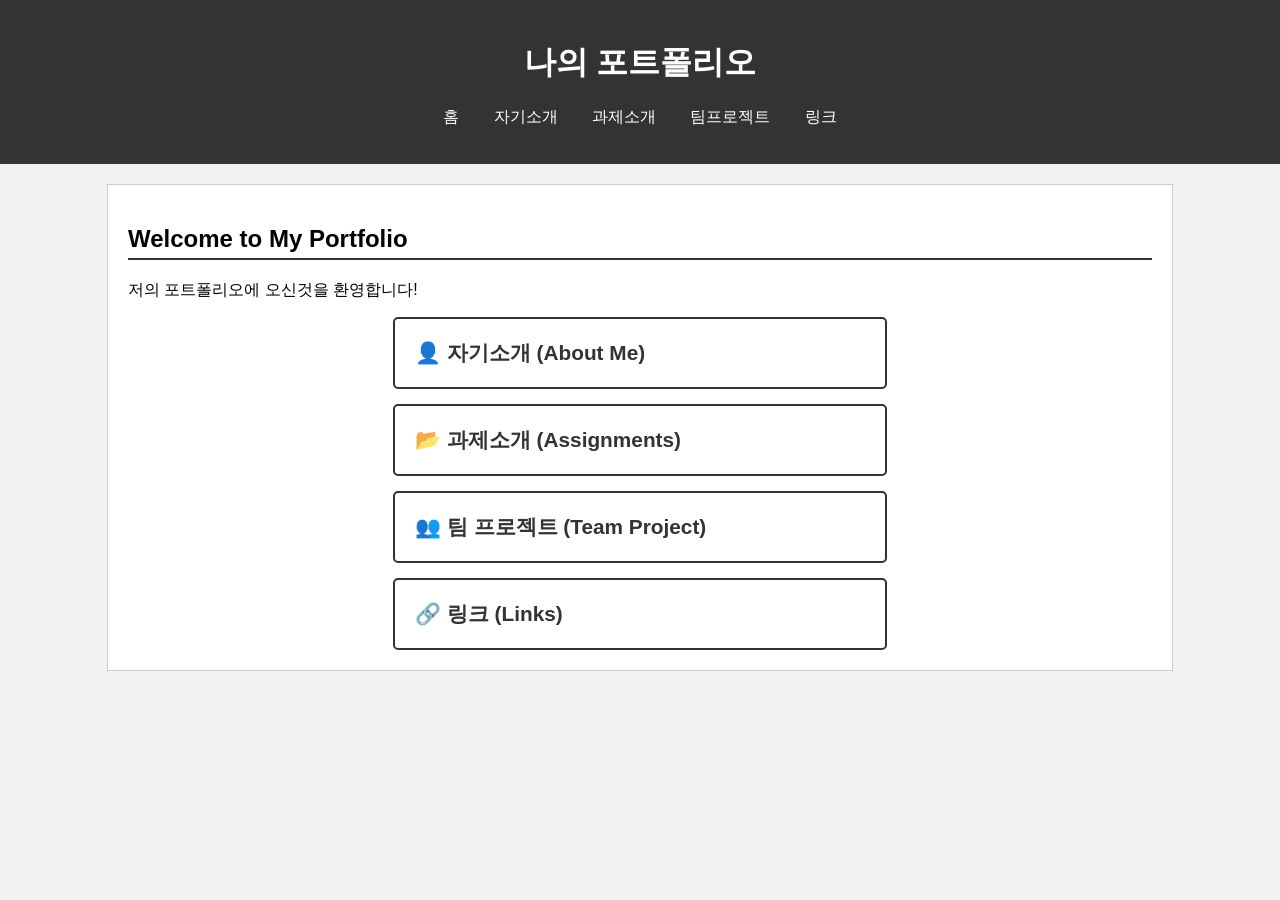
==== index.html @ 614fb754 "Add files via upload" ====
<!doctype html>
<html lang="ko">
  <head>
    <meta charset="UTF-8" />
    <meta name="viewport" content="width=device-width, initial-scale=1.0" />
    <title>웹프로그래밍 포트폴리오</title>
    <link rel="stylesheet" href="style.css" />
  </head>
  <body>
    <div id="header">
      <h1>나의 포트폴리오</h1>
      <ul class="nav">
        <li><a href="index.html">홈</a></li>
        <li><a href="about.html">자기소개</a></li>
        <li><a href="assignments.html">과제소개</a></li>
        <li><a href="team.html">팀프로젝트</a></li>
        <li><a href="links.html">링크</a></li>
      </ul>
    </div>

   <div class="container">
    <h2>Welcome to My Portfolio</h2>
    <p>저의 포트폴리오에 오신것을 환영합니다!</p>

    <div class="main-menu">
        <a href="about.html" class="home-btn">👤 자기소개 (About Me)</a>
        <a href="assignments.html" class="home-btn">📂 과제소개 (Assignments)</a>
        <a href="team.html" class="home-btn">👥 팀 프로젝트 (Team Project)</a>
        <a href="links.html" class="home-btn">🔗 링크 (Links)</a>
    </div>

  </body>
</html>
---- style.css ----
body {
  margin: 0;
  padding: 0;
  background-color: #f2f2f2;
  font-family: '맑은고딕', sans-serif;
}

#header {
  background-color: #333;
  color: white;
  text-align: center;
  padding: 20px;
}

.nav {
  list-style: none;
  padding: 0;
}

.nav li {
  display: inline;
  margin: 0 15px;
}

.nav li a {
  color: white;
  text-decoration: none;
}

.container {
  background-color: white;
  width: 80%;
  margin: 20px auto;
  padding: 20px;
  border: 1px solid #ccc;
}

.box {
  border: 1px solid #ddd;
  padding: 10px;
  margin-bottom: 10px;
}

h2 {
  border-bottom: 2px solid #333;
  padding-bottom: 5px;
}
#footer {
  text-align: center;
  padding: 20px;
  font-size: 0.8em;
}

@media screen and (max-width: 600px) {
  .container {
    width: 95%;
  }

  .nav li {
    display: block;
    margin: 10px 0;
  }

  #header h1 {
    font-size: 1.2em;
  }
}

.main-menu {
  display: flex;
  flex-direction: column;
  align-items: center;
  gap: 15px;
}

.home-btn {
  display: block;
  width: 80%;
  max-width: 450px;
  padding: 20px;
  background-color: #ffffff;
  color: #333;
  text-decoration: none;
  border: 2px solid #333;
  border-radius: 5px;
  font-size: 1.3em;
  font-weight: bold;
  transition: 0.2s;
}

.home-btn:hover {
  background-color: #333;
  color: #fff;
}

body,
html {
  height: 100%;
  margin: 0;
}
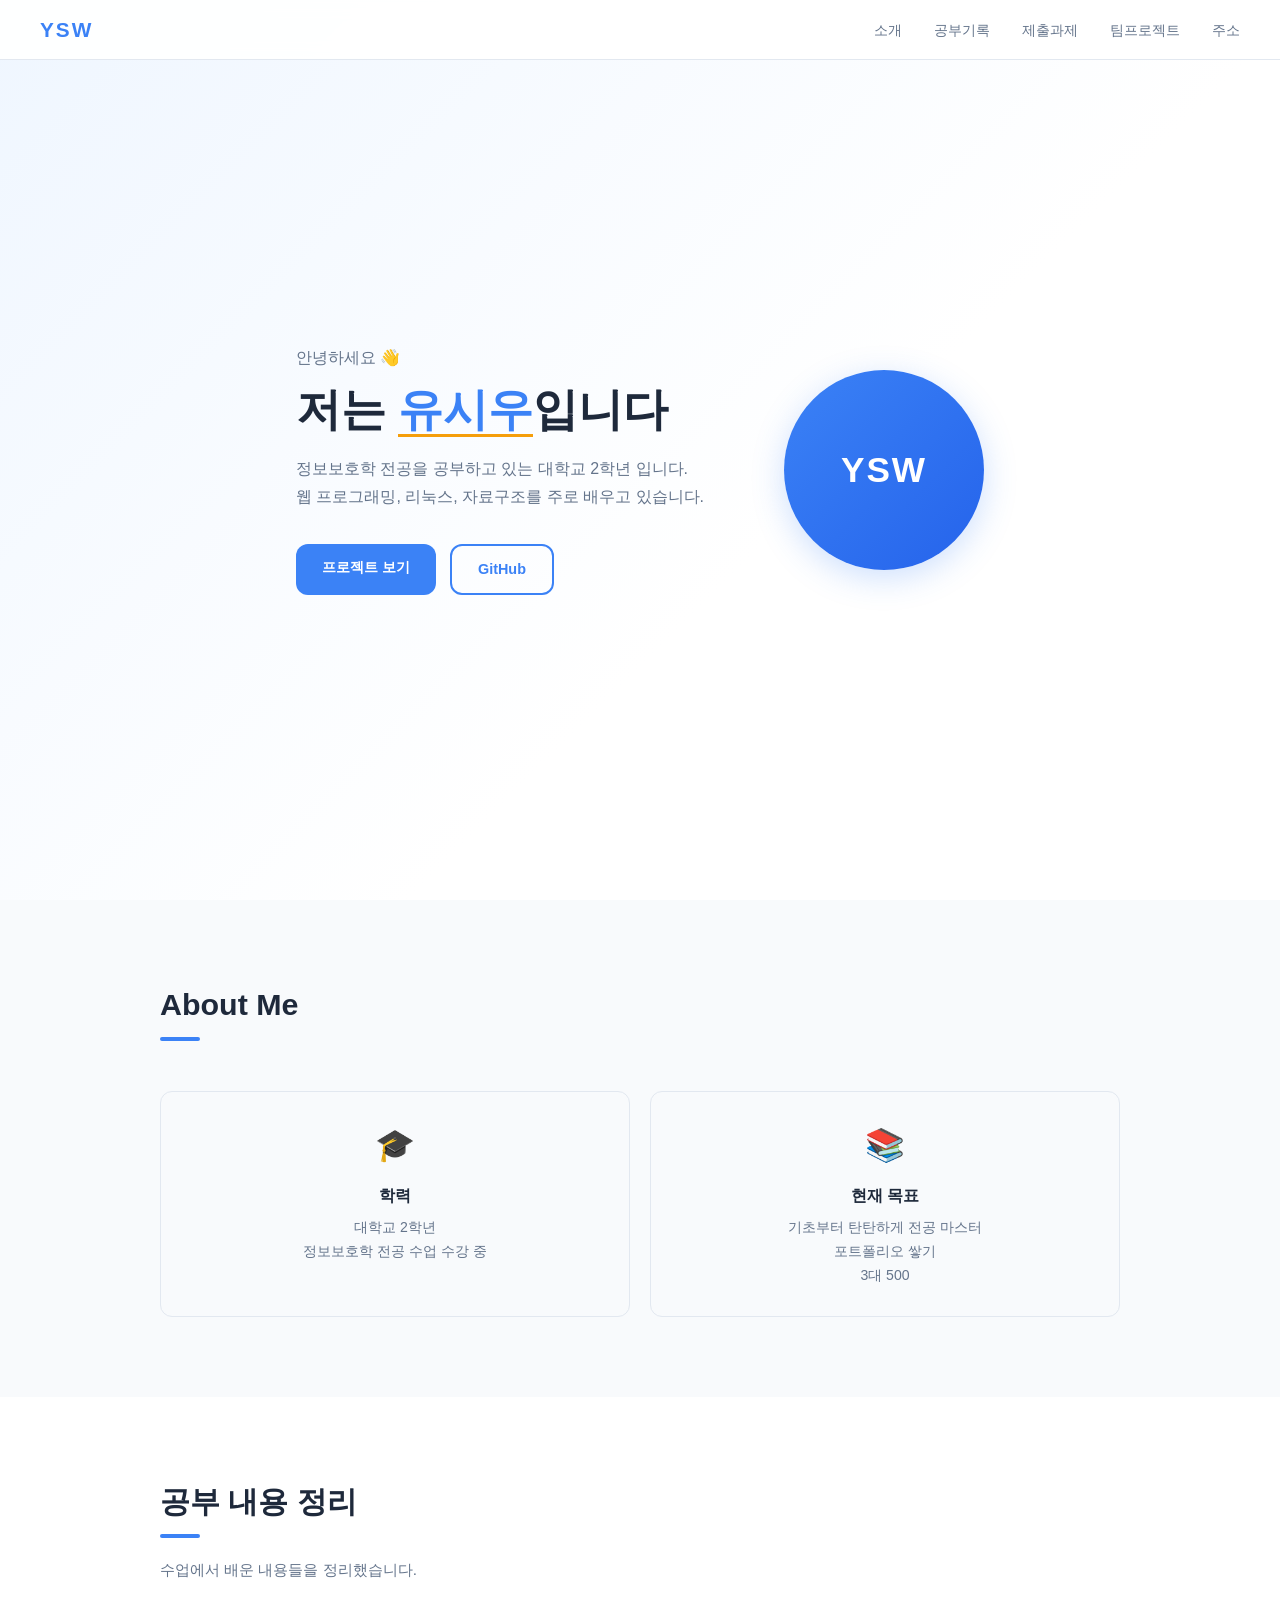
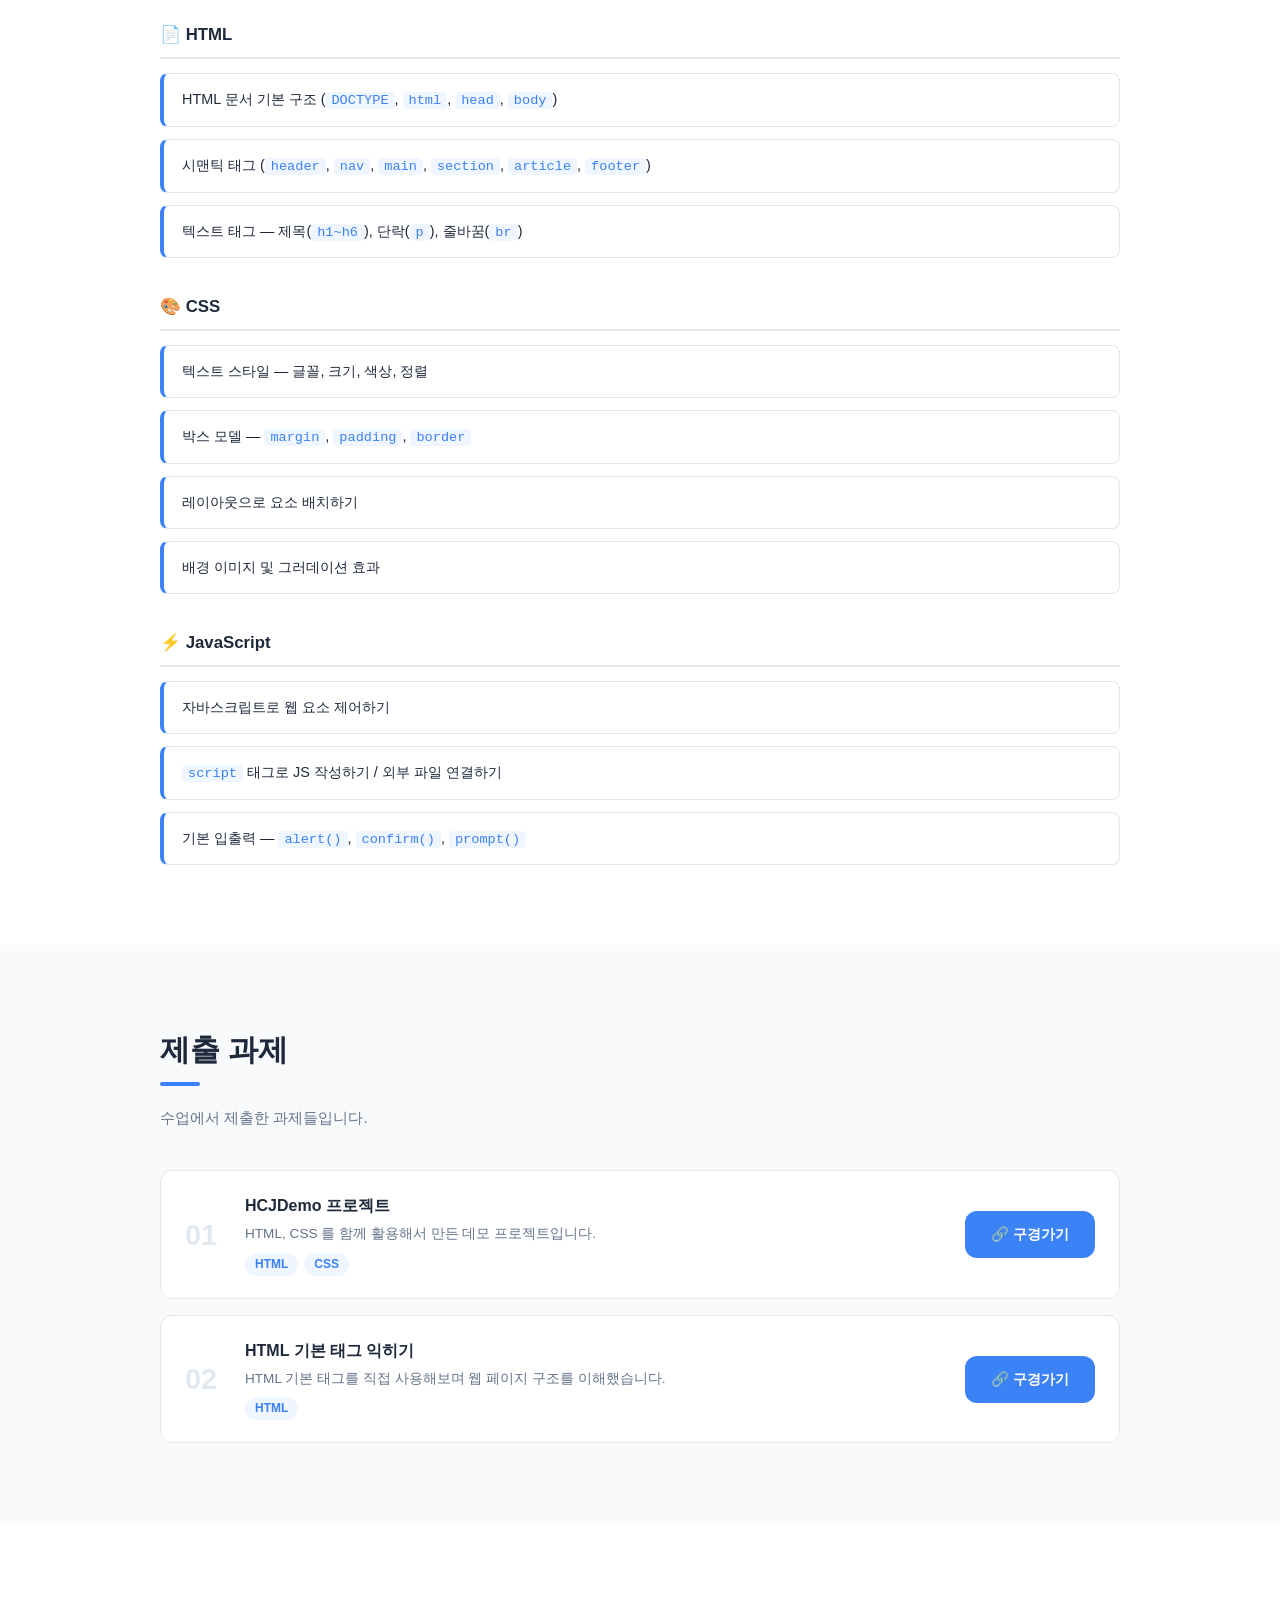
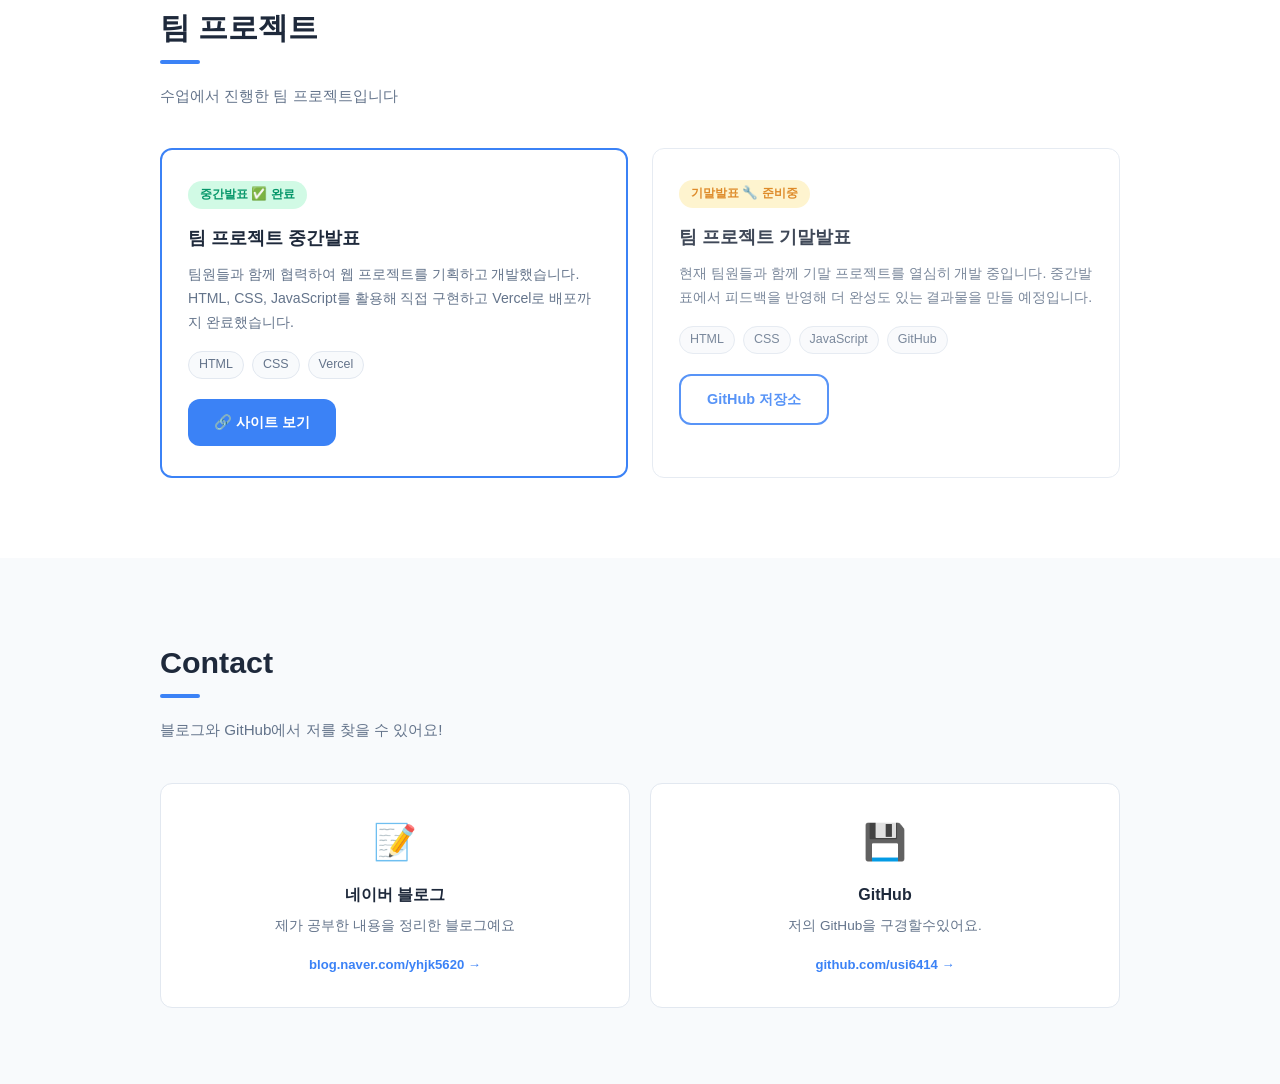
==== commit 421337a0: "포트폴리오 업로드" ====
--- a/index.html
+++ b/index.html
@@ -1,33 +1,249 @@
-<!doctype html>
-<html lang="ko">
-  <head>
-    <meta charset="UTF-8" />
-    <meta name="viewport" content="width=device-width, initial-scale=1.0" />
-    <title>웹프로그래밍 포트폴리오</title>
-    <link rel="stylesheet" href="style.css" />
-  </head>
-  <body>
-    <div id="header">
-      <h1>나의 포트폴리오</h1>
-      <ul class="nav">
-        <li><a href="index.html">홈</a></li>
-        <li><a href="about.html">자기소개</a></li>
-        <li><a href="assignments.html">과제소개</a></li>
-        <li><a href="team.html">팀프로젝트</a></li>
-        <li><a href="links.html">링크</a></li>
-      </ul>
-    </div>
-
-   <div class="container">
-    <h2>Welcome to My Portfolio</h2>
-    <p>저의 포트폴리오에 오신것을 환영합니다!</p>
-
-    <div class="main-menu">
-        <a href="about.html" class="home-btn">👤 자기소개 (About Me)</a>
-        <a href="assignments.html" class="home-btn">📂 과제소개 (Assignments)</a>
-        <a href="team.html" class="home-btn">👥 팀 프로젝트 (Team Project)</a>
-        <a href="links.html" class="home-btn">🔗 링크 (Links)</a>
-    </div>
-
-  </body>
-</html>
+<!doctype html>
+<html lang="ko">
+  <head>
+    <meta charset="UTF-8" />
+    <meta name="viewport" content="width=device-width, initial-scale=1.0" />
+    <title>유시우 | Portfolio</title>
+    <link rel="stylesheet" href="style.css" />
+  </head>
+  <body>
+    <nav id="navbar">
+      <div class="nav-logo">YSW</div>
+      <ul class="nav-links">
+        <li><a href="#about">소개</a></li>
+        <li><a href="#study">공부기록</a></li>
+        <li><a href="#assignments">제출과제</a></li>
+        <li><a href="#project">팀프로젝트</a></li>
+        <li><a href="#contact">주소</a></li>
+      </ul>
+      <div class="hamburger" id="hamburger">&#9776;</div>
+    </nav>
+
+    <section id="hero">
+      <div class="hero-content">
+        <p class="hero-sub">안녕하세요 👋</p>
+        <h1 class="hero-title">
+          저는 <span class="highlight">유시우</span>입니다
+        </h1>
+        <p class="hero-desc">
+          정보보호학 전공을 공부하고 있는 대학교 2학년 입니다.<br />웹
+          프로그래밍, 리눅스, 자료구조를 주로 배우고 있습니다.
+        </p>
+        <div class="hero-btns">
+          <a href="#project" class="btn-primary">프로젝트 보기</a>
+          <a
+            href="https://github.com/usi6414"
+            target="_blank"
+            class="btn-outline"
+            >GitHub</a
+          >
+        </div>
+      </div>
+      <div class="hero-img">
+        <div class="avatar">YSW</div>
+      </div>
+    </section>
+
+    <!-- 소개 -->
+    <section id="about">
+      <div class="section-inner">
+        <h2 class="section-title">About Me</h2>
+        <div class="about-grid">
+          <div class="about-card">
+            <span class="card-icon">🎓</span>
+            <h3>학력</h3>
+            <p>대학교 2학년<br />정보보호학 전공 수업 수강 중</p>
+          </div>
+          <div class="about-card">
+            <span class="card-icon">📚</span>
+            <h3>현재 목표</h3>
+            <p>기초부터 탄탄하게 전공 마스터<br />포트폴리오 쌓기</p>
+            <p>3대 500</p>
+          </div>
+        </div>
+      </div>
+    </section>
+
+    <!-- 공부 기록 -->
+    <section id="study">
+      <div class="section-inner">
+        <h2 class="section-title">공부 내용 정리</h2>
+        <p class="section-sub">수업에서 배운 내용들을 정리했습니다.</p>
+        <div class="study-blocks">
+          <div class="study-block">
+            <h3 class="study-block-title">📄 HTML</h3>
+            <ul class="learn-list">
+              <li>
+                HTML 문서 기본 구조 (<code>DOCTYPE</code>, <code>html</code>,
+                <code>head</code>, <code>body</code>)
+              </li>
+              <li>
+                시맨틱 태그 (<code>header</code>, <code>nav</code>,
+                <code>main</code>, <code>section</code>, <code>article</code>,
+                <code>footer</code>)
+              </li>
+              <li>
+                텍스트 태그 — 제목(<code>h1~h6</code>), 단락(<code>p</code>),
+                줄바꿈(<code>br</code>)
+              </li>
+            </ul>
+          </div>
+
+          <div class="study-block">
+            <h3 class="study-block-title">🎨 CSS</h3>
+            <ul class="learn-list">
+              <li>텍스트 스타일 — 글꼴, 크기, 색상, 정렬</li>
+              <li>
+                박스 모델 — <code>margin</code>, <code>padding</code>,
+                <code>border</code>
+              </li>
+              <li>레이아웃으로 요소 배치하기</li>
+              <li>배경 이미지 및 그러데이션 효과</li>
+            </ul>
+          </div>
+
+          <div class="study-block">
+            <h3 class="study-block-title">⚡ JavaScript</h3>
+            <ul class="learn-list">
+              <li>자바스크립트로 웹 요소 제어하기</li>
+              <li>
+                <code>script</code> 태그로 JS 작성하기 / 외부 파일 연결하기
+              </li>
+              <li>
+                기본 입출력 — <code>alert()</code>, <code>confirm()</code>,
+                <code>prompt()</code>
+              </li>
+            </ul>
+          </div>
+        </div>
+      </div>
+    </section>
+
+    <!-- 제출 과제 -->
+    <section id="assignments">
+      <div class="section-inner">
+        <h2 class="section-title">제출 과제</h2>
+        <p class="section-sub">수업에서 제출한 과제들입니다.</p>
+        <div class="assignment-grid">
+          <div class="assignment-card">
+            <div class="assignment-num">01</div>
+            <div class="assignment-info">
+              <h3>HCJDemo 프로젝트</h3>
+              <p>HTML, CSS 를 함께 활용해서 만든 데모 프로젝트입니다.</p>
+              <div class="assignment-tags">
+                <span>HTML</span><span>CSS</span>
+              </div>
+            </div>
+            <a
+              href="https://hcj1-opal.vercel.app/"
+              target="_blank"
+              class="btn-primary"
+              >🔗 구경가기</a
+            >
+          </div>
+          <div class="assignment-card">
+            <div class="assignment-num">02</div>
+            <div class="assignment-info">
+              <h3>HTML 기본 태그 익히기</h3>
+              <p>
+                HTML 기본 태그를 직접 사용해보며 웹 페이지 구조를 이해했습니다.
+              </p>
+              <div class="assignment-tags">
+                <span>HTML</span>
+              </div>
+            </div>
+            <a
+              href="https://hcj1-opal.vercel.app/"
+              target="_blank"
+              class="btn-primary"
+              >🔗 구경가기</a
+            >
+          </div>
+        </div>
+      </div>
+    </section>
+
+    <!-- 팀 프로젝트 -->
+    <section id="project">
+      <div class="section-inner">
+        <h2 class="section-title">팀 프로젝트</h2>
+        <p class="section-sub">수업에서 진행한 팀 프로젝트입니다</p>
+        <div class="project-grid">
+          <div class="project-card featured">
+            <div class="project-badge">중간발표 ✅ 완료</div>
+            <h3>팀 프로젝트 중간발표</h3>
+            <p>
+              팀원들과 함께 협력하여 웹 프로젝트를 기획하고 개발했습니다. HTML,
+              CSS, JavaScript를 활용해 직접 구현하고 Vercel로 배포까지
+              완료했습니다.
+            </p>
+            <div class="project-tags">
+              <span>HTML</span><span>CSS</span><span>Vercel</span>
+            </div>
+            <div class="project-links">
+              <a
+                href="https://team-project-chi.vercel.app/"
+                target="_blank"
+                class="btn-primary"
+                >🔗 사이트 보기</a
+              >
+            </div>
+          </div>
+          <div class="project-card upcoming">
+            <div class="project-badge preparing">기말발표 🔧 준비중</div>
+            <h3>팀 프로젝트 기말발표</h3>
+            <p>
+              현재 팀원들과 함께 기말 프로젝트를 열심히 개발 중입니다.
+              중간발표에서 피드백을 반영해 더 완성도 있는 결과물을 만들
+              예정입니다.
+            </p>
+            <div class="project-tags">
+              <span>HTML</span><span>CSS</span><span>JavaScript</span
+              ><span>GitHub</span>
+            </div>
+            <div class="project-links">
+              <a
+                href="https://github.com/usi6414"
+                target="_blank"
+                class="btn-outline"
+                >GitHub 저장소</a
+              >
+            </div>
+          </div>
+        </div>
+      </div>
+    </section>
+
+    <!-- 연락처 -->
+    <section id="contact">
+      <div class="section-inner">
+        <h2 class="section-title">Contact</h2>
+        <p class="section-sub">블로그와 GitHub에서 저를 찾을 수 있어요!</p>
+        <div class="contact-grid">
+          <a
+            href="https://blog.naver.com/yhjk5620"
+            target="_blank"
+            class="contact-card"
+          >
+            <span class="contact-icon">📝</span>
+            <h3>네이버 블로그</h3>
+            <p>제가 공부한 내용을 정리한 블로그예요</p>
+            <span class="contact-link">blog.naver.com/yhjk5620 →</span>
+          </a>
+          <a
+            href="https://github.com/usi6414"
+            target="_blank"
+            class="contact-card"
+          >
+            <span class="contact-icon">💾</span>
+            <h3>GitHub</h3>
+            <p>저의 GitHub을 구경할수있어요.</p>
+            <span class="contact-link">github.com/usi6414 →</span>
+          </a>
+        </div>
+      </div>
+    </section>
+
+    <script src="script.js"></script>
+  </body>
+</html>
--- a/style.css
+++ b/style.css
@@ -1,100 +1,766 @@
-body {
-  margin: 0;
-  padding: 0;
-  background-color: #f2f2f2;
-  font-family: '맑은고딕', sans-serif;
-}
-
-#header {
-  background-color: #333;
-  color: white;
-  text-align: center;
-  padding: 20px;
-}
-
-.nav {
-  list-style: none;
-  padding: 0;
-}
-
-.nav li {
-  display: inline;
-  margin: 0 15px;
-}
-
-.nav li a {
-  color: white;
-  text-decoration: none;
-}
-
-.container {
-  background-color: white;
-  width: 80%;
-  margin: 20px auto;
-  padding: 20px;
-  border: 1px solid #ccc;
-}
-
-.box {
-  border: 1px solid #ddd;
-  padding: 10px;
-  margin-bottom: 10px;
-}
-
-h2 {
-  border-bottom: 2px solid #333;
-  padding-bottom: 5px;
-}
-#footer {
-  text-align: center;
-  padding: 20px;
-  font-size: 0.8em;
-}
-
-@media screen and (max-width: 600px) {
-  .container {
-    width: 95%;
-  }
-
-  .nav li {
-    display: block;
-    margin: 10px 0;
-  }
-
-  #header h1 {
-    font-size: 1.2em;
-  }
-}
-
-.main-menu {
-  display: flex;
-  flex-direction: column;
-  align-items: center;
-  gap: 15px;
-}
-
-.home-btn {
-  display: block;
-  width: 80%;
-  max-width: 450px;
-  padding: 20px;
-  background-color: #ffffff;
-  color: #333;
-  text-decoration: none;
-  border: 2px solid #333;
-  border-radius: 5px;
-  font-size: 1.3em;
-  font-weight: bold;
-  transition: 0.2s;
-}
-
-.home-btn:hover {
-  background-color: #333;
-  color: #fff;
-}
-
-body,
-html {
-  height: 100%;
-  margin: 0;
-}
+/* ===== 기본 설정 ===== */
+* {
+  margin: 0;
+  padding: 0;
+  box-sizing: border-box;
+}
+
+:root {
+  --main: #3b82f6;
+  --main-dark: #2563eb;
+  --accent: #f59e0b;
+  --bg: #f8fafc;
+  --bg2: #ffffff;
+  --text: #1e293b;
+  --text-light: #64748b;
+  --border: #e2e8f0;
+  --radius: 12px;
+}
+
+html {
+  scroll-behavior: smooth;
+}
+
+body {
+  font-family: 'Malgun Gothic', '맑은 고딕', sans-serif;
+  background-color: var(--bg);
+  color: var(--text);
+  line-height: 1.6;
+}
+
+/* ===== 네비게이션 ===== */
+#navbar {
+  position: fixed;
+  top: 0;
+  left: 0;
+  right: 0;
+  z-index: 999;
+  display: flex;
+  align-items: center;
+  justify-content: space-between;
+  padding: 0 40px;
+  height: 60px;
+  background: rgba(255, 255, 255, 0.92);
+  backdrop-filter: blur(8px);
+  border-bottom: 1px solid var(--border);
+  transition: box-shadow 0.3s;
+}
+
+#navbar.scrolled {
+  box-shadow: 0 2px 12px rgba(0, 0, 0, 0.08);
+}
+
+.nav-logo {
+  font-size: 1.3rem;
+  font-weight: 700;
+  color: var(--main);
+  letter-spacing: 2px;
+}
+
+.nav-links {
+  display: flex;
+  list-style: none;
+  gap: 32px;
+}
+
+.nav-links a {
+  text-decoration: none;
+  color: var(--text-light);
+  font-size: 0.9rem;
+  font-weight: 500;
+  transition: color 0.2s;
+}
+
+.nav-links a:hover {
+  color: var(--main);
+}
+
+.hamburger {
+  display: none;
+  font-size: 1.5rem;
+  cursor: pointer;
+  color: var(--text);
+}
+
+/* ===== 히어로 ===== */
+#hero {
+  min-height: 100vh;
+  display: flex;
+  align-items: center;
+  justify-content: center;
+  gap: 80px;
+  padding: 80px 40px 40px;
+  background: linear-gradient(135deg, #eff6ff 0%, #fff 60%);
+}
+
+.hero-content {
+  max-width: 520px;
+}
+
+.hero-sub {
+  font-size: 1rem;
+  color: var(--text-light);
+  margin-bottom: 10px;
+}
+
+.hero-title {
+  font-size: 2.8rem;
+  font-weight: 800;
+  color: var(--text);
+  margin-bottom: 16px;
+  line-height: 1.3;
+}
+
+.highlight {
+  color: var(--main);
+  border-bottom: 3px solid var(--accent);
+}
+
+.hero-desc {
+  font-size: 1rem;
+  color: var(--text-light);
+  margin-bottom: 32px;
+  line-height: 1.8;
+}
+
+.hero-btns {
+  display: flex;
+  gap: 14px;
+  flex-wrap: wrap;
+}
+
+.btn-primary {
+  padding: 12px 26px;
+  background: var(--main);
+  color: #fff;
+  text-decoration: none;
+  border-radius: var(--radius);
+  font-size: 0.9rem;
+  font-weight: 600;
+  transition:
+    background 0.2s,
+    transform 0.15s;
+  display: inline-block;
+}
+
+.btn-primary:hover {
+  background: var(--main-dark);
+  transform: translateY(-2px);
+}
+
+.btn-outline {
+  padding: 12px 26px;
+  background: transparent;
+  color: var(--main);
+  text-decoration: none;
+  border-radius: var(--radius);
+  font-size: 0.9rem;
+  font-weight: 600;
+  border: 2px solid var(--main);
+  transition: all 0.2s;
+  display: inline-block;
+}
+
+.btn-outline:hover {
+  background: var(--main);
+  color: #fff;
+  transform: translateY(-2px);
+}
+
+.avatar {
+  width: 200px;
+  height: 200px;
+  border-radius: 50%;
+  background: linear-gradient(135deg, var(--main), var(--main-dark));
+  color: #fff;
+  font-size: 2.2rem;
+  font-weight: 700;
+  display: flex;
+  align-items: center;
+  justify-content: center;
+  letter-spacing: 2px;
+  box-shadow: 0 8px 32px rgba(59, 130, 246, 0.25);
+  animation: float 3s ease-in-out infinite;
+}
+
+@keyframes float {
+  0%,
+  100% {
+    transform: translateY(0);
+  }
+  50% {
+    transform: translateY(-10px);
+  }
+}
+
+/* ===== 섹션 공통 ===== */
+section {
+  padding: 80px 20px;
+}
+
+section:nth-child(even) {
+  background: var(--bg2);
+}
+
+.section-inner {
+  max-width: 960px;
+  margin: 0 auto;
+}
+
+.section-title {
+  font-size: 1.9rem;
+  font-weight: 800;
+  color: var(--text);
+  margin-bottom: 10px;
+  position: relative;
+  display: inline-block;
+}
+
+.section-title::after {
+  content: '';
+  display: block;
+  width: 40px;
+  height: 4px;
+  background: var(--main);
+  border-radius: 2px;
+  margin-top: 8px;
+}
+
+.section-sub {
+  color: var(--text-light);
+  font-size: 0.95rem;
+  margin-bottom: 40px;
+  margin-top: 10px;
+}
+
+/* ===== About 카드 ===== */
+.about-grid {
+  display: grid;
+  grid-template-columns: repeat(auto-fit, minmax(220px, 1fr));
+  gap: 20px;
+  margin-top: 40px;
+}
+
+.about-card {
+  background: var(--bg);
+  border: 1px solid var(--border);
+  border-radius: var(--radius);
+  padding: 28px 24px;
+  text-align: center;
+  transition:
+    transform 0.2s,
+    box-shadow 0.2s;
+}
+
+.about-card:hover {
+  transform: translateY(-4px);
+  box-shadow: 0 8px 24px rgba(0, 0, 0, 0.08);
+}
+
+.card-icon {
+  font-size: 2rem;
+  display: block;
+  margin-bottom: 12px;
+}
+
+.about-card h3 {
+  font-size: 1rem;
+  font-weight: 700;
+  margin-bottom: 8px;
+  color: var(--text);
+}
+
+.about-card p {
+  font-size: 0.88rem;
+  color: var(--text-light);
+  line-height: 1.7;
+}
+
+/* ===== 스킬 바 ===== */
+.skills-list {
+  display: flex;
+  flex-direction: column;
+  gap: 22px;
+  margin-top: 40px;
+  max-width: 600px;
+}
+
+.skill-header {
+  display: flex;
+  justify-content: space-between;
+  font-size: 0.9rem;
+  font-weight: 600;
+  margin-bottom: 7px;
+  color: var(--text);
+}
+
+.skill-bar {
+  height: 10px;
+  background: var(--border);
+  border-radius: 99px;
+  overflow: hidden;
+}
+
+.skill-fill {
+  height: 100%;
+  width: 0;
+  background: linear-gradient(90deg, var(--main), #60a5fa);
+  border-radius: 99px;
+  transition: width 1.2s cubic-bezier(0.4, 0, 0.2, 1);
+}
+
+/* ===== 공부 기록 ===== */
+.study-grid {
+  display: grid;
+  grid-template-columns: repeat(auto-fit, minmax(260px, 1fr));
+  gap: 20px;
+  margin-top: 40px;
+}
+
+.study-card {
+  background: var(--bg2);
+  border: 1px solid var(--border);
+  border-radius: var(--radius);
+  padding: 26px 22px;
+  transition:
+    transform 0.2s,
+    box-shadow 0.2s;
+  position: relative;
+}
+
+.study-card:hover {
+  transform: translateY(-4px);
+  box-shadow: 0 8px 24px rgba(0, 0, 0, 0.08);
+  border-color: var(--main);
+}
+
+.study-num {
+  font-size: 2rem;
+  font-weight: 800;
+  color: var(--border);
+  margin-bottom: 10px;
+  line-height: 1;
+}
+
+.study-card h3 {
+  font-size: 1rem;
+  font-weight: 700;
+  margin-bottom: 8px;
+  color: var(--text);
+}
+
+.study-card p {
+  font-size: 0.85rem;
+  color: var(--text-light);
+  line-height: 1.7;
+  margin-bottom: 14px;
+}
+
+.study-tag {
+  display: inline-block;
+  padding: 3px 10px;
+  background: #eff6ff;
+  color: var(--main);
+  border-radius: 99px;
+  font-size: 0.78rem;
+  font-weight: 600;
+}
+
+.study-tags-row {
+  display: flex;
+  flex-wrap: wrap;
+  gap: 6px;
+  margin-bottom: 14px;
+}
+
+.study-link {
+  display: inline-block;
+  font-size: 0.85rem;
+  color: var(--main);
+  font-weight: 600;
+  text-decoration: none;
+  border-bottom: 1px solid transparent;
+  transition: border-color 0.2s;
+}
+
+.study-link:hover {
+  border-color: var(--main);
+}
+
+/* ===== 프로젝트 카드 ===== */
+.project-grid {
+  display: grid;
+  grid-template-columns: repeat(auto-fit, minmax(300px, 1fr));
+  gap: 24px;
+  margin-top: 40px;
+}
+
+.project-card {
+  background: var(--bg2);
+  border: 1px solid var(--border);
+  border-radius: var(--radius);
+  padding: 30px 26px;
+  transition:
+    transform 0.2s,
+    box-shadow 0.2s;
+}
+
+.project-card:hover {
+  transform: translateY(-4px);
+  box-shadow: 0 10px 30px rgba(0, 0, 0, 0.1);
+}
+
+.project-card.featured {
+  border-color: var(--main);
+  border-width: 2px;
+}
+
+.project-card.upcoming {
+  opacity: 0.85;
+}
+
+.project-badge {
+  display: inline-block;
+  padding: 4px 12px;
+  background: #d1fae5;
+  color: #059669;
+  border-radius: 99px;
+  font-size: 0.78rem;
+  font-weight: 700;
+  margin-bottom: 14px;
+}
+
+.project-badge.preparing {
+  background: #fef3c7;
+  color: #d97706;
+}
+
+.project-card h3 {
+  font-size: 1.15rem;
+  font-weight: 700;
+  margin-bottom: 10px;
+  color: var(--text);
+}
+
+.project-card p {
+  font-size: 0.88rem;
+  color: var(--text-light);
+  line-height: 1.7;
+  margin-bottom: 16px;
+}
+
+.project-tags {
+  display: flex;
+  flex-wrap: wrap;
+  gap: 8px;
+  margin-bottom: 20px;
+}
+
+.project-tags span {
+  padding: 3px 10px;
+  background: var(--bg);
+  border: 1px solid var(--border);
+  border-radius: 99px;
+  font-size: 0.78rem;
+  color: var(--text-light);
+  font-weight: 500;
+}
+
+.project-links {
+  display: flex;
+  gap: 10px;
+}
+
+/* ===== 연락처 ===== */
+.contact-grid {
+  display: grid;
+  grid-template-columns: repeat(auto-fit, minmax(260px, 1fr));
+  gap: 20px;
+  margin-top: 40px;
+}
+
+.contact-card {
+  display: block;
+  text-decoration: none;
+  background: var(--bg2);
+  border: 1px solid var(--border);
+  border-radius: var(--radius);
+  padding: 30px 26px;
+  text-align: center;
+  transition:
+    transform 0.2s,
+    box-shadow 0.2s,
+    border-color 0.2s;
+}
+
+.contact-card:hover {
+  transform: translateY(-4px);
+  box-shadow: 0 8px 24px rgba(0, 0, 0, 0.08);
+  border-color: var(--main);
+}
+
+.contact-icon {
+  font-size: 2.2rem;
+  display: block;
+  margin-bottom: 12px;
+}
+
+.contact-card h3 {
+  font-size: 1rem;
+  font-weight: 700;
+  color: var(--text);
+  margin-bottom: 8px;
+}
+
+.contact-card p {
+  font-size: 0.85rem;
+  color: var(--text-light);
+  margin-bottom: 14px;
+  line-height: 1.6;
+}
+
+.contact-link {
+  font-size: 0.82rem;
+  color: var(--main);
+  font-weight: 600;
+}
+
+/* ===== 푸터 ===== */
+footer {
+  text-align: center;
+  padding: 28px 20px;
+  background: var(--text);
+  color: #94a3b8;
+  font-size: 0.85rem;
+}
+
+/* ===== 반응형 ===== */
+@media (max-width: 768px) {
+  #hero {
+    flex-direction: column;
+    text-align: center;
+    gap: 40px;
+    padding-top: 100px;
+  }
+
+  .hero-title {
+    font-size: 2rem;
+  }
+
+  .hero-btns {
+    justify-content: center;
+  }
+
+  .nav-links {
+    display: none;
+    position: absolute;
+    top: 60px;
+    left: 0;
+    right: 0;
+    background: #fff;
+    flex-direction: column;
+    align-items: center;
+    gap: 0;
+    border-bottom: 1px solid var(--border);
+  }
+
+  .nav-links.open {
+    display: flex;
+  }
+
+  .nav-links li {
+    width: 100%;
+    text-align: center;
+  }
+
+  .nav-links a {
+    display: block;
+    padding: 14px;
+    border-bottom: 1px solid var(--border);
+  }
+
+  .hamburger {
+    display: block;
+  }
+
+  #navbar {
+    padding: 0 20px;
+  }
+}
+
+/* ===== 공부기록 탭 ===== */
+.study-tabs {
+  display: flex;
+  gap: 8px;
+  margin-bottom: 28px;
+  flex-wrap: wrap;
+}
+
+.tab-btn {
+  padding: 8px 20px;
+  border: 2px solid var(--border);
+  background: transparent;
+  border-radius: 99px;
+  font-size: 0.88rem;
+  font-weight: 600;
+  color: var(--text-light);
+  cursor: pointer;
+  transition: all 0.2s;
+  font-family: inherit;
+}
+
+.tab-btn:hover {
+  border-color: var(--main);
+  color: var(--main);
+}
+
+.tab-btn.active {
+  background: var(--main);
+  border-color: var(--main);
+  color: #fff;
+}
+
+.tab-content {
+  display: none;
+}
+
+.tab-content.active {
+  display: block;
+}
+
+.learn-list {
+  list-style: none;
+  display: flex;
+  flex-direction: column;
+  gap: 12px;
+}
+
+.learn-list li {
+  padding: 14px 18px;
+  background: var(--bg2);
+  border: 1px solid var(--border);
+  border-left: 4px solid var(--main);
+  border-radius: 8px;
+  font-size: 0.9rem;
+  color: var(--text);
+  line-height: 1.6;
+}
+
+.learn-list code {
+  background: #eff6ff;
+  color: var(--main);
+  padding: 1px 6px;
+  border-radius: 4px;
+  font-size: 0.85rem;
+  font-family: monospace;
+}
+
+/* 제출 과제 목록 */
+.assignment-list li {
+  display: flex;
+  align-items: center;
+  gap: 14px;
+  flex-wrap: wrap;
+}
+
+.assign-title {
+  font-weight: 700;
+  color: var(--text);
+  min-width: 200px;
+}
+
+.assign-desc {
+  color: var(--text-light);
+  font-size: 0.85rem;
+  flex: 1;
+}
+
+/* ===== 공부기록 블록 ===== */
+.study-blocks {
+  display: flex;
+  flex-direction: column;
+  gap: 36px;
+  margin-top: 40px;
+}
+
+.study-block-title {
+  font-size: 1.05rem;
+  font-weight: 700;
+  color: var(--text);
+  margin-bottom: 14px;
+  padding-bottom: 8px;
+  border-bottom: 2px solid var(--border);
+}
+
+/* ===== 제출 과제 ===== */
+.assignment-grid {
+  display: flex;
+  flex-direction: column;
+  gap: 16px;
+  margin-top: 40px;
+}
+
+.assignment-card {
+  display: flex;
+  align-items: center;
+  gap: 20px;
+  background: var(--bg2);
+  border: 1px solid var(--border);
+  border-radius: var(--radius);
+  padding: 22px 24px;
+  transition:
+    transform 0.2s,
+    box-shadow 0.2s;
+}
+
+.assignment-card:hover {
+  transform: translateY(-2px);
+  box-shadow: 0 6px 20px rgba(0, 0, 0, 0.08);
+  border-color: var(--main);
+}
+
+.assignment-num {
+  font-size: 1.8rem;
+  font-weight: 800;
+  color: var(--border);
+  min-width: 40px;
+}
+
+.assignment-info {
+  flex: 1;
+}
+
+.assignment-info h3 {
+  font-size: 1rem;
+  font-weight: 700;
+  color: var(--text);
+  margin-bottom: 4px;
+}
+
+.assignment-info p {
+  font-size: 0.85rem;
+  color: var(--text-light);
+  margin-bottom: 8px;
+}
+
+.assignment-tags {
+  display: flex;
+  gap: 6px;
+  flex-wrap: wrap;
+}
+
+.assignment-tags span {
+  padding: 2px 10px;
+  background: #eff6ff;
+  color: var(--main);
+  border-radius: 99px;
+  font-size: 0.75rem;
+  font-weight: 600;
+}
+
+@media (max-width: 600px) {
+  .assignment-card {
+    flex-direction: column;
+    align-items: flex-start;
+  }
+}
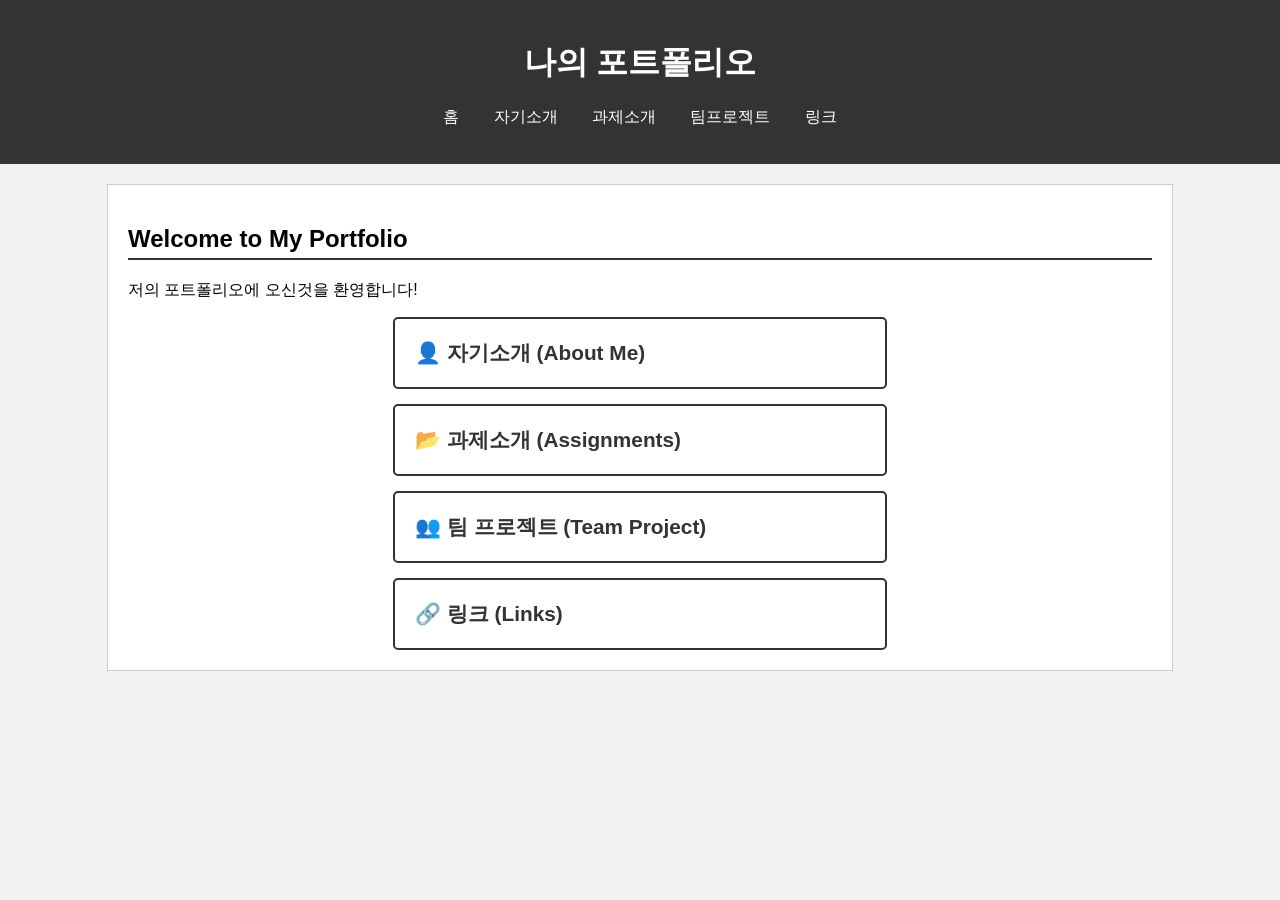
==== commit 4eb58c13: "conflict 해결" ====
--- a/index.html
+++ b/index.html
@@ -3,247 +3,31 @@
   <head>
     <meta charset="UTF-8" />
     <meta name="viewport" content="width=device-width, initial-scale=1.0" />
-    <title>유시우 | Portfolio</title>
+    <title>웹프로그래밍 포트폴리오</title>
     <link rel="stylesheet" href="style.css" />
   </head>
   <body>
-    <nav id="navbar">
-      <div class="nav-logo">YSW</div>
-      <ul class="nav-links">
-        <li><a href="#about">소개</a></li>
-        <li><a href="#study">공부기록</a></li>
-        <li><a href="#assignments">제출과제</a></li>
-        <li><a href="#project">팀프로젝트</a></li>
-        <li><a href="#contact">주소</a></li>
+    <div id="header">
+      <h1>나의 포트폴리오</h1>
+      <ul class="nav">
+        <li><a href="index.html">홈</a></li>
+        <li><a href="about.html">자기소개</a></li>
+        <li><a href="assignments.html">과제소개</a></li>
+        <li><a href="team.html">팀프로젝트</a></li>
+        <li><a href="links.html">링크</a></li>
       </ul>
-      <div class="hamburger" id="hamburger">&#9776;</div>
-    </nav>
+    </div>
 
-    <section id="hero">
-      <div class="hero-content">
-        <p class="hero-sub">안녕하세요 👋</p>
-        <h1 class="hero-title">
-          저는 <span class="highlight">유시우</span>입니다
-        </h1>
-        <p class="hero-desc">
-          정보보호학 전공을 공부하고 있는 대학교 2학년 입니다.<br />웹
-          프로그래밍, 리눅스, 자료구조를 주로 배우고 있습니다.
-        </p>
-        <div class="hero-btns">
-          <a href="#project" class="btn-primary">프로젝트 보기</a>
-          <a
-            href="https://github.com/usi6414"
-            target="_blank"
-            class="btn-outline"
-            >GitHub</a
-          >
-        </div>
-      </div>
-      <div class="hero-img">
-        <div class="avatar">YSW</div>
-      </div>
-    </section>
+   <div class="container">
+    <h2>Welcome to My Portfolio</h2>
+    <p>저의 포트폴리오에 오신것을 환영합니다!</p>
 
-    <!-- 소개 -->
-    <section id="about">
-      <div class="section-inner">
-        <h2 class="section-title">About Me</h2>
-        <div class="about-grid">
-          <div class="about-card">
-            <span class="card-icon">🎓</span>
-            <h3>학력</h3>
-            <p>대학교 2학년<br />정보보호학 전공 수업 수강 중</p>
-          </div>
-          <div class="about-card">
-            <span class="card-icon">📚</span>
-            <h3>현재 목표</h3>
-            <p>기초부터 탄탄하게 전공 마스터<br />포트폴리오 쌓기</p>
-            <p>3대 500</p>
-          </div>
-        </div>
-      </div>
-    </section>
+    <div class="main-menu">
+        <a href="about.html" class="home-btn">👤 자기소개 (About Me)</a>
+        <a href="assignments.html" class="home-btn">📂 과제소개 (Assignments)</a>
+        <a href="team.html" class="home-btn">👥 팀 프로젝트 (Team Project)</a>
+        <a href="links.html" class="home-btn">🔗 링크 (Links)</a>
+    </div>
 
-    <!-- 공부 기록 -->
-    <section id="study">
-      <div class="section-inner">
-        <h2 class="section-title">공부 내용 정리</h2>
-        <p class="section-sub">수업에서 배운 내용들을 정리했습니다.</p>
-        <div class="study-blocks">
-          <div class="study-block">
-            <h3 class="study-block-title">📄 HTML</h3>
-            <ul class="learn-list">
-              <li>
-                HTML 문서 기본 구조 (<code>DOCTYPE</code>, <code>html</code>,
-                <code>head</code>, <code>body</code>)
-              </li>
-              <li>
-                시맨틱 태그 (<code>header</code>, <code>nav</code>,
-                <code>main</code>, <code>section</code>, <code>article</code>,
-                <code>footer</code>)
-              </li>
-              <li>
-                텍스트 태그 — 제목(<code>h1~h6</code>), 단락(<code>p</code>),
-                줄바꿈(<code>br</code>)
-              </li>
-            </ul>
-          </div>
-
-          <div class="study-block">
-            <h3 class="study-block-title">🎨 CSS</h3>
-            <ul class="learn-list">
-              <li>텍스트 스타일 — 글꼴, 크기, 색상, 정렬</li>
-              <li>
-                박스 모델 — <code>margin</code>, <code>padding</code>,
-                <code>border</code>
-              </li>
-              <li>레이아웃으로 요소 배치하기</li>
-              <li>배경 이미지 및 그러데이션 효과</li>
-            </ul>
-          </div>
-
-          <div class="study-block">
-            <h3 class="study-block-title">⚡ JavaScript</h3>
-            <ul class="learn-list">
-              <li>자바스크립트로 웹 요소 제어하기</li>
-              <li>
-                <code>script</code> 태그로 JS 작성하기 / 외부 파일 연결하기
-              </li>
-              <li>
-                기본 입출력 — <code>alert()</code>, <code>confirm()</code>,
-                <code>prompt()</code>
-              </li>
-            </ul>
-          </div>
-        </div>
-      </div>
-    </section>
-
-    <!-- 제출 과제 -->
-    <section id="assignments">
-      <div class="section-inner">
-        <h2 class="section-title">제출 과제</h2>
-        <p class="section-sub">수업에서 제출한 과제들입니다.</p>
-        <div class="assignment-grid">
-          <div class="assignment-card">
-            <div class="assignment-num">01</div>
-            <div class="assignment-info">
-              <h3>HCJDemo 프로젝트</h3>
-              <p>HTML, CSS 를 함께 활용해서 만든 데모 프로젝트입니다.</p>
-              <div class="assignment-tags">
-                <span>HTML</span><span>CSS</span>
-              </div>
-            </div>
-            <a
-              href="https://hcj1-opal.vercel.app/"
-              target="_blank"
-              class="btn-primary"
-              >🔗 구경가기</a
-            >
-          </div>
-          <div class="assignment-card">
-            <div class="assignment-num">02</div>
-            <div class="assignment-info">
-              <h3>HTML 기본 태그 익히기</h3>
-              <p>
-                HTML 기본 태그를 직접 사용해보며 웹 페이지 구조를 이해했습니다.
-              </p>
-              <div class="assignment-tags">
-                <span>HTML</span>
-              </div>
-            </div>
-            <a
-              href="https://hcj1-opal.vercel.app/"
-              target="_blank"
-              class="btn-primary"
-              >🔗 구경가기</a
-            >
-          </div>
-        </div>
-      </div>
-    </section>
-
-    <!-- 팀 프로젝트 -->
-    <section id="project">
-      <div class="section-inner">
-        <h2 class="section-title">팀 프로젝트</h2>
-        <p class="section-sub">수업에서 진행한 팀 프로젝트입니다</p>
-        <div class="project-grid">
-          <div class="project-card featured">
-            <div class="project-badge">중간발표 ✅ 완료</div>
-            <h3>팀 프로젝트 중간발표</h3>
-            <p>
-              팀원들과 함께 협력하여 웹 프로젝트를 기획하고 개발했습니다. HTML,
-              CSS, JavaScript를 활용해 직접 구현하고 Vercel로 배포까지
-              완료했습니다.
-            </p>
-            <div class="project-tags">
-              <span>HTML</span><span>CSS</span><span>Vercel</span>
-            </div>
-            <div class="project-links">
-              <a
-                href="https://team-project-chi.vercel.app/"
-                target="_blank"
-                class="btn-primary"
-                >🔗 사이트 보기</a
-              >
-            </div>
-          </div>
-          <div class="project-card upcoming">
-            <div class="project-badge preparing">기말발표 🔧 준비중</div>
-            <h3>팀 프로젝트 기말발표</h3>
-            <p>
-              현재 팀원들과 함께 기말 프로젝트를 열심히 개발 중입니다.
-              중간발표에서 피드백을 반영해 더 완성도 있는 결과물을 만들
-              예정입니다.
-            </p>
-            <div class="project-tags">
-              <span>HTML</span><span>CSS</span><span>JavaScript</span
-              ><span>GitHub</span>
-            </div>
-            <div class="project-links">
-              <a
-                href="https://github.com/usi6414"
-                target="_blank"
-                class="btn-outline"
-                >GitHub 저장소</a
-              >
-            </div>
-          </div>
-        </div>
-      </div>
-    </section>
-
-    <!-- 연락처 -->
-    <section id="contact">
-      <div class="section-inner">
-        <h2 class="section-title">Contact</h2>
-        <p class="section-sub">블로그와 GitHub에서 저를 찾을 수 있어요!</p>
-        <div class="contact-grid">
-          <a
-            href="https://blog.naver.com/yhjk5620"
-            target="_blank"
-            class="contact-card"
-          >
-            <span class="contact-icon">📝</span>
-            <h3>네이버 블로그</h3>
-            <p>제가 공부한 내용을 정리한 블로그예요</p>
-            <span class="contact-link">blog.naver.com/yhjk5620 →</span>
-          </a>
-          <a
-            href="https://github.com/usi6414"
-            target="_blank"
-            class="contact-card"
-          >
-            <span class="contact-icon">💾</span>
-            <h3>GitHub</h3>
-            <p>저의 GitHub을 구경할수있어요.</p>
-            <span class="contact-link">github.com/usi6414 →</span>
-          </a>
-        </div>
-      </div>
-    </section>
-
-    <script src="script.js"></script>
   </body>
 </html>
--- a/style.css
+++ b/style.css
@@ -1,766 +1,100 @@
-/* ===== 기본 설정 ===== */
-* {
+body {
   margin: 0;
   padding: 0;
-  box-sizing: border-box;
+  background-color: #f2f2f2;
+  font-family: '맑은고딕', sans-serif;
 }
 
-:root {
-  --main: #3b82f6;
-  --main-dark: #2563eb;
-  --accent: #f59e0b;
-  --bg: #f8fafc;
-  --bg2: #ffffff;
-  --text: #1e293b;
-  --text-light: #64748b;
-  --border: #e2e8f0;
-  --radius: 12px;
+#header {
+  background-color: #333;
+  color: white;
+  text-align: center;
+  padding: 20px;
 }
 
-html {
-  scroll-behavior: smooth;
+.nav {
+  list-style: none;
+  padding: 0;
 }
 
-body {
-  font-family: 'Malgun Gothic', '맑은 고딕', sans-serif;
-  background-color: var(--bg);
-  color: var(--text);
-  line-height: 1.6;
+.nav li {
+  display: inline;
+  margin: 0 15px;
 }
 
-/* ===== 네비게이션 ===== */
-#navbar {
-  position: fixed;
-  top: 0;
-  left: 0;
-  right: 0;
-  z-index: 999;
-  display: flex;
-  align-items: center;
-  justify-content: space-between;
-  padding: 0 40px;
-  height: 60px;
-  background: rgba(255, 255, 255, 0.92);
-  backdrop-filter: blur(8px);
-  border-bottom: 1px solid var(--border);
-  transition: box-shadow 0.3s;
+.nav li a {
+  color: white;
+  text-decoration: none;
 }
 
-#navbar.scrolled {
-  box-shadow: 0 2px 12px rgba(0, 0, 0, 0.08);
+.container {
+  background-color: white;
+  width: 80%;
+  margin: 20px auto;
+  padding: 20px;
+  border: 1px solid #ccc;
 }
 
-.nav-logo {
-  font-size: 1.3rem;
-  font-weight: 700;
-  color: var(--main);
-  letter-spacing: 2px;
-}
-
-.nav-links {
-  display: flex;
-  list-style: none;
-  gap: 32px;
-}
-
-.nav-links a {
-  text-decoration: none;
-  color: var(--text-light);
-  font-size: 0.9rem;
-  font-weight: 500;
-  transition: color 0.2s;
-}
-
-.nav-links a:hover {
-  color: var(--main);
-}
-
-.hamburger {
-  display: none;
-  font-size: 1.5rem;
-  cursor: pointer;
-  color: var(--text);
-}
-
-/* ===== 히어로 ===== */
-#hero {
-  min-height: 100vh;
-  display: flex;
-  align-items: center;
-  justify-content: center;
-  gap: 80px;
-  padding: 80px 40px 40px;
-  background: linear-gradient(135deg, #eff6ff 0%, #fff 60%);
-}
-
-.hero-content {
-  max-width: 520px;
-}
-
-.hero-sub {
-  font-size: 1rem;
-  color: var(--text-light);
+.box {
+  border: 1px solid #ddd;
+  padding: 10px;
   margin-bottom: 10px;
 }
 
-.hero-title {
-  font-size: 2.8rem;
-  font-weight: 800;
-  color: var(--text);
-  margin-bottom: 16px;
-  line-height: 1.3;
+h2 {
+  border-bottom: 2px solid #333;
+  padding-bottom: 5px;
+}
+#footer {
+  text-align: center;
+  padding: 20px;
+  font-size: 0.8em;
 }
 
-.highlight {
-  color: var(--main);
-  border-bottom: 3px solid var(--accent);
-}
+@media screen and (max-width: 600px) {
+  .container {
+    width: 95%;
+  }
 
-.hero-desc {
-  font-size: 1rem;
-  color: var(--text-light);
-  margin-bottom: 32px;
-  line-height: 1.8;
-}
+  .nav li {
+    display: block;
+    margin: 10px 0;
+  }
 
-.hero-btns {
-  display: flex;
-  gap: 14px;
-  flex-wrap: wrap;
-}
-
-.btn-primary {
-  padding: 12px 26px;
-  background: var(--main);
-  color: #fff;
-  text-decoration: none;
-  border-radius: var(--radius);
-  font-size: 0.9rem;
-  font-weight: 600;
-  transition:
-    background 0.2s,
-    transform 0.15s;
-  display: inline-block;
-}
-
-.btn-primary:hover {
-  background: var(--main-dark);
-  transform: translateY(-2px);
-}
-
-.btn-outline {
-  padding: 12px 26px;
-  background: transparent;
-  color: var(--main);
-  text-decoration: none;
-  border-radius: var(--radius);
-  font-size: 0.9rem;
-  font-weight: 600;
-  border: 2px solid var(--main);
-  transition: all 0.2s;
-  display: inline-block;
-}
-
-.btn-outline:hover {
-  background: var(--main);
-  color: #fff;
-  transform: translateY(-2px);
-}
-
-.avatar {
-  width: 200px;
-  height: 200px;
-  border-radius: 50%;
-  background: linear-gradient(135deg, var(--main), var(--main-dark));
-  color: #fff;
-  font-size: 2.2rem;
-  font-weight: 700;
-  display: flex;
-  align-items: center;
-  justify-content: center;
-  letter-spacing: 2px;
-  box-shadow: 0 8px 32px rgba(59, 130, 246, 0.25);
-  animation: float 3s ease-in-out infinite;
-}
-
-@keyframes float {
-  0%,
-  100% {
-    transform: translateY(0);
-  }
-  50% {
-    transform: translateY(-10px);
+  #header h1 {
+    font-size: 1.2em;
   }
 }
 
-/* ===== 섹션 공통 ===== */
-section {
-  padding: 80px 20px;
+.main-menu {
+  display: flex;
+  flex-direction: column;
+  align-items: center;
+  gap: 15px;
 }
 
-section:nth-child(even) {
-  background: var(--bg2);
+.home-btn {
+  display: block;
+  width: 80%;
+  max-width: 450px;
+  padding: 20px;
+  background-color: #ffffff;
+  color: #333;
+  text-decoration: none;
+  border: 2px solid #333;
+  border-radius: 5px;
+  font-size: 1.3em;
+  font-weight: bold;
+  transition: 0.2s;
 }
 
-.section-inner {
-  max-width: 960px;
-  margin: 0 auto;
-}
-
-.section-title {
-  font-size: 1.9rem;
-  font-weight: 800;
-  color: var(--text);
-  margin-bottom: 10px;
-  position: relative;
-  display: inline-block;
-}
-
-.section-title::after {
-  content: '';
-  display: block;
-  width: 40px;
-  height: 4px;
-  background: var(--main);
-  border-radius: 2px;
-  margin-top: 8px;
-}
-
-.section-sub {
-  color: var(--text-light);
-  font-size: 0.95rem;
-  margin-bottom: 40px;
-  margin-top: 10px;
-}
-
-/* ===== About 카드 ===== */
-.about-grid {
-  display: grid;
-  grid-template-columns: repeat(auto-fit, minmax(220px, 1fr));
-  gap: 20px;
-  margin-top: 40px;
-}
-
-.about-card {
-  background: var(--bg);
-  border: 1px solid var(--border);
-  border-radius: var(--radius);
-  padding: 28px 24px;
-  text-align: center;
-  transition:
-    transform 0.2s,
-    box-shadow 0.2s;
-}
-
-.about-card:hover {
-  transform: translateY(-4px);
-  box-shadow: 0 8px 24px rgba(0, 0, 0, 0.08);
-}
-
-.card-icon {
-  font-size: 2rem;
-  display: block;
-  margin-bottom: 12px;
-}
-
-.about-card h3 {
-  font-size: 1rem;
-  font-weight: 700;
-  margin-bottom: 8px;
-  color: var(--text);
-}
-
-.about-card p {
-  font-size: 0.88rem;
-  color: var(--text-light);
-  line-height: 1.7;
-}
-
-/* ===== 스킬 바 ===== */
-.skills-list {
-  display: flex;
-  flex-direction: column;
-  gap: 22px;
-  margin-top: 40px;
-  max-width: 600px;
-}
-
-.skill-header {
-  display: flex;
-  justify-content: space-between;
-  font-size: 0.9rem;
-  font-weight: 600;
-  margin-bottom: 7px;
-  color: var(--text);
-}
-
-.skill-bar {
-  height: 10px;
-  background: var(--border);
-  border-radius: 99px;
-  overflow: hidden;
-}
-
-.skill-fill {
-  height: 100%;
-  width: 0;
-  background: linear-gradient(90deg, var(--main), #60a5fa);
-  border-radius: 99px;
-  transition: width 1.2s cubic-bezier(0.4, 0, 0.2, 1);
-}
-
-/* ===== 공부 기록 ===== */
-.study-grid {
-  display: grid;
-  grid-template-columns: repeat(auto-fit, minmax(260px, 1fr));
-  gap: 20px;
-  margin-top: 40px;
-}
-
-.study-card {
-  background: var(--bg2);
-  border: 1px solid var(--border);
-  border-radius: var(--radius);
-  padding: 26px 22px;
-  transition:
-    transform 0.2s,
-    box-shadow 0.2s;
-  position: relative;
-}
-
-.study-card:hover {
-  transform: translateY(-4px);
-  box-shadow: 0 8px 24px rgba(0, 0, 0, 0.08);
-  border-color: var(--main);
-}
-
-.study-num {
-  font-size: 2rem;
-  font-weight: 800;
-  color: var(--border);
-  margin-bottom: 10px;
-  line-height: 1;
-}
-
-.study-card h3 {
-  font-size: 1rem;
-  font-weight: 700;
-  margin-bottom: 8px;
-  color: var(--text);
-}
-
-.study-card p {
-  font-size: 0.85rem;
-  color: var(--text-light);
-  line-height: 1.7;
-  margin-bottom: 14px;
-}
-
-.study-tag {
-  display: inline-block;
-  padding: 3px 10px;
-  background: #eff6ff;
-  color: var(--main);
-  border-radius: 99px;
-  font-size: 0.78rem;
-  font-weight: 600;
-}
-
-.study-tags-row {
-  display: flex;
-  flex-wrap: wrap;
-  gap: 6px;
-  margin-bottom: 14px;
-}
-
-.study-link {
-  display: inline-block;
-  font-size: 0.85rem;
-  color: var(--main);
-  font-weight: 600;
-  text-decoration: none;
-  border-bottom: 1px solid transparent;
-  transition: border-color 0.2s;
-}
-
-.study-link:hover {
-  border-color: var(--main);
-}
-
-/* ===== 프로젝트 카드 ===== */
-.project-grid {
-  display: grid;
-  grid-template-columns: repeat(auto-fit, minmax(300px, 1fr));
-  gap: 24px;
-  margin-top: 40px;
-}
-
-.project-card {
-  background: var(--bg2);
-  border: 1px solid var(--border);
-  border-radius: var(--radius);
-  padding: 30px 26px;
-  transition:
-    transform 0.2s,
-    box-shadow 0.2s;
-}
-
-.project-card:hover {
-  transform: translateY(-4px);
-  box-shadow: 0 10px 30px rgba(0, 0, 0, 0.1);
-}
-
-.project-card.featured {
-  border-color: var(--main);
-  border-width: 2px;
-}
-
-.project-card.upcoming {
-  opacity: 0.85;
-}
-
-.project-badge {
-  display: inline-block;
-  padding: 4px 12px;
-  background: #d1fae5;
-  color: #059669;
-  border-radius: 99px;
-  font-size: 0.78rem;
-  font-weight: 700;
-  margin-bottom: 14px;
-}
-
-.project-badge.preparing {
-  background: #fef3c7;
-  color: #d97706;
-}
-
-.project-card h3 {
-  font-size: 1.15rem;
-  font-weight: 700;
-  margin-bottom: 10px;
-  color: var(--text);
-}
-
-.project-card p {
-  font-size: 0.88rem;
-  color: var(--text-light);
-  line-height: 1.7;
-  margin-bottom: 16px;
-}
-
-.project-tags {
-  display: flex;
-  flex-wrap: wrap;
-  gap: 8px;
-  margin-bottom: 20px;
-}
-
-.project-tags span {
-  padding: 3px 10px;
-  background: var(--bg);
-  border: 1px solid var(--border);
-  border-radius: 99px;
-  font-size: 0.78rem;
-  color: var(--text-light);
-  font-weight: 500;
-}
-
-.project-links {
-  display: flex;
-  gap: 10px;
-}
-
-/* ===== 연락처 ===== */
-.contact-grid {
-  display: grid;
-  grid-template-columns: repeat(auto-fit, minmax(260px, 1fr));
-  gap: 20px;
-  margin-top: 40px;
-}
-
-.contact-card {
-  display: block;
-  text-decoration: none;
-  background: var(--bg2);
-  border: 1px solid var(--border);
-  border-radius: var(--radius);
-  padding: 30px 26px;
-  text-align: center;
-  transition:
-    transform 0.2s,
-    box-shadow 0.2s,
-    border-color 0.2s;
-}
-
-.contact-card:hover {
-  transform: translateY(-4px);
-  box-shadow: 0 8px 24px rgba(0, 0, 0, 0.08);
-  border-color: var(--main);
-}
-
-.contact-icon {
-  font-size: 2.2rem;
-  display: block;
-  margin-bottom: 12px;
-}
-
-.contact-card h3 {
-  font-size: 1rem;
-  font-weight: 700;
-  color: var(--text);
-  margin-bottom: 8px;
-}
-
-.contact-card p {
-  font-size: 0.85rem;
-  color: var(--text-light);
-  margin-bottom: 14px;
-  line-height: 1.6;
-}
-
-.contact-link {
-  font-size: 0.82rem;
-  color: var(--main);
-  font-weight: 600;
-}
-
-/* ===== 푸터 ===== */
-footer {
-  text-align: center;
-  padding: 28px 20px;
-  background: var(--text);
-  color: #94a3b8;
-  font-size: 0.85rem;
-}
-
-/* ===== 반응형 ===== */
-@media (max-width: 768px) {
-  #hero {
-    flex-direction: column;
-    text-align: center;
-    gap: 40px;
-    padding-top: 100px;
-  }
-
-  .hero-title {
-    font-size: 2rem;
-  }
-
-  .hero-btns {
-    justify-content: center;
-  }
-
-  .nav-links {
-    display: none;
-    position: absolute;
-    top: 60px;
-    left: 0;
-    right: 0;
-    background: #fff;
-    flex-direction: column;
-    align-items: center;
-    gap: 0;
-    border-bottom: 1px solid var(--border);
-  }
-
-  .nav-links.open {
-    display: flex;
-  }
-
-  .nav-links li {
-    width: 100%;
-    text-align: center;
-  }
-
-  .nav-links a {
-    display: block;
-    padding: 14px;
-    border-bottom: 1px solid var(--border);
-  }
-
-  .hamburger {
-    display: block;
-  }
-
-  #navbar {
-    padding: 0 20px;
-  }
-}
-
-/* ===== 공부기록 탭 ===== */
-.study-tabs {
-  display: flex;
-  gap: 8px;
-  margin-bottom: 28px;
-  flex-wrap: wrap;
-}
-
-.tab-btn {
-  padding: 8px 20px;
-  border: 2px solid var(--border);
-  background: transparent;
-  border-radius: 99px;
-  font-size: 0.88rem;
-  font-weight: 600;
-  color: var(--text-light);
-  cursor: pointer;
-  transition: all 0.2s;
-  font-family: inherit;
-}
-
-.tab-btn:hover {
-  border-color: var(--main);
-  color: var(--main);
-}
-
-.tab-btn.active {
-  background: var(--main);
-  border-color: var(--main);
+.home-btn:hover {
+  background-color: #333;
   color: #fff;
 }
 
-.tab-content {
-  display: none;
+body,
+html {
+  height: 100%;
+  margin: 0;
 }
-
-.tab-content.active {
-  display: block;
-}
-
-.learn-list {
-  list-style: none;
-  display: flex;
-  flex-direction: column;
-  gap: 12px;
-}
-
-.learn-list li {
-  padding: 14px 18px;
-  background: var(--bg2);
-  border: 1px solid var(--border);
-  border-left: 4px solid var(--main);
-  border-radius: 8px;
-  font-size: 0.9rem;
-  color: var(--text);
-  line-height: 1.6;
-}
-
-.learn-list code {
-  background: #eff6ff;
-  color: var(--main);
-  padding: 1px 6px;
-  border-radius: 4px;
-  font-size: 0.85rem;
-  font-family: monospace;
-}
-
-/* 제출 과제 목록 */
-.assignment-list li {
-  display: flex;
-  align-items: center;
-  gap: 14px;
-  flex-wrap: wrap;
-}
-
-.assign-title {
-  font-weight: 700;
-  color: var(--text);
-  min-width: 200px;
-}
-
-.assign-desc {
-  color: var(--text-light);
-  font-size: 0.85rem;
-  flex: 1;
-}
-
-/* ===== 공부기록 블록 ===== */
-.study-blocks {
-  display: flex;
-  flex-direction: column;
-  gap: 36px;
-  margin-top: 40px;
-}
-
-.study-block-title {
-  font-size: 1.05rem;
-  font-weight: 700;
-  color: var(--text);
-  margin-bottom: 14px;
-  padding-bottom: 8px;
-  border-bottom: 2px solid var(--border);
-}
-
-/* ===== 제출 과제 ===== */
-.assignment-grid {
-  display: flex;
-  flex-direction: column;
-  gap: 16px;
-  margin-top: 40px;
-}
-
-.assignment-card {
-  display: flex;
-  align-items: center;
-  gap: 20px;
-  background: var(--bg2);
-  border: 1px solid var(--border);
-  border-radius: var(--radius);
-  padding: 22px 24px;
-  transition:
-    transform 0.2s,
-    box-shadow 0.2s;
-}
-
-.assignment-card:hover {
-  transform: translateY(-2px);
-  box-shadow: 0 6px 20px rgba(0, 0, 0, 0.08);
-  border-color: var(--main);
-}
-
-.assignment-num {
-  font-size: 1.8rem;
-  font-weight: 800;
-  color: var(--border);
-  min-width: 40px;
-}
-
-.assignment-info {
-  flex: 1;
-}
-
-.assignment-info h3 {
-  font-size: 1rem;
-  font-weight: 700;
-  color: var(--text);
-  margin-bottom: 4px;
-}
-
-.assignment-info p {
-  font-size: 0.85rem;
-  color: var(--text-light);
-  margin-bottom: 8px;
-}
-
-.assignment-tags {
-  display: flex;
-  gap: 6px;
-  flex-wrap: wrap;
-}
-
-.assignment-tags span {
-  padding: 2px 10px;
-  background: #eff6ff;
-  color: var(--main);
-  border-radius: 99px;
-  font-size: 0.75rem;
-  font-weight: 600;
-}
-
-@media (max-width: 600px) {
-  .assignment-card {
-    flex-direction: column;
-    align-items: flex-start;
-  }
-}
